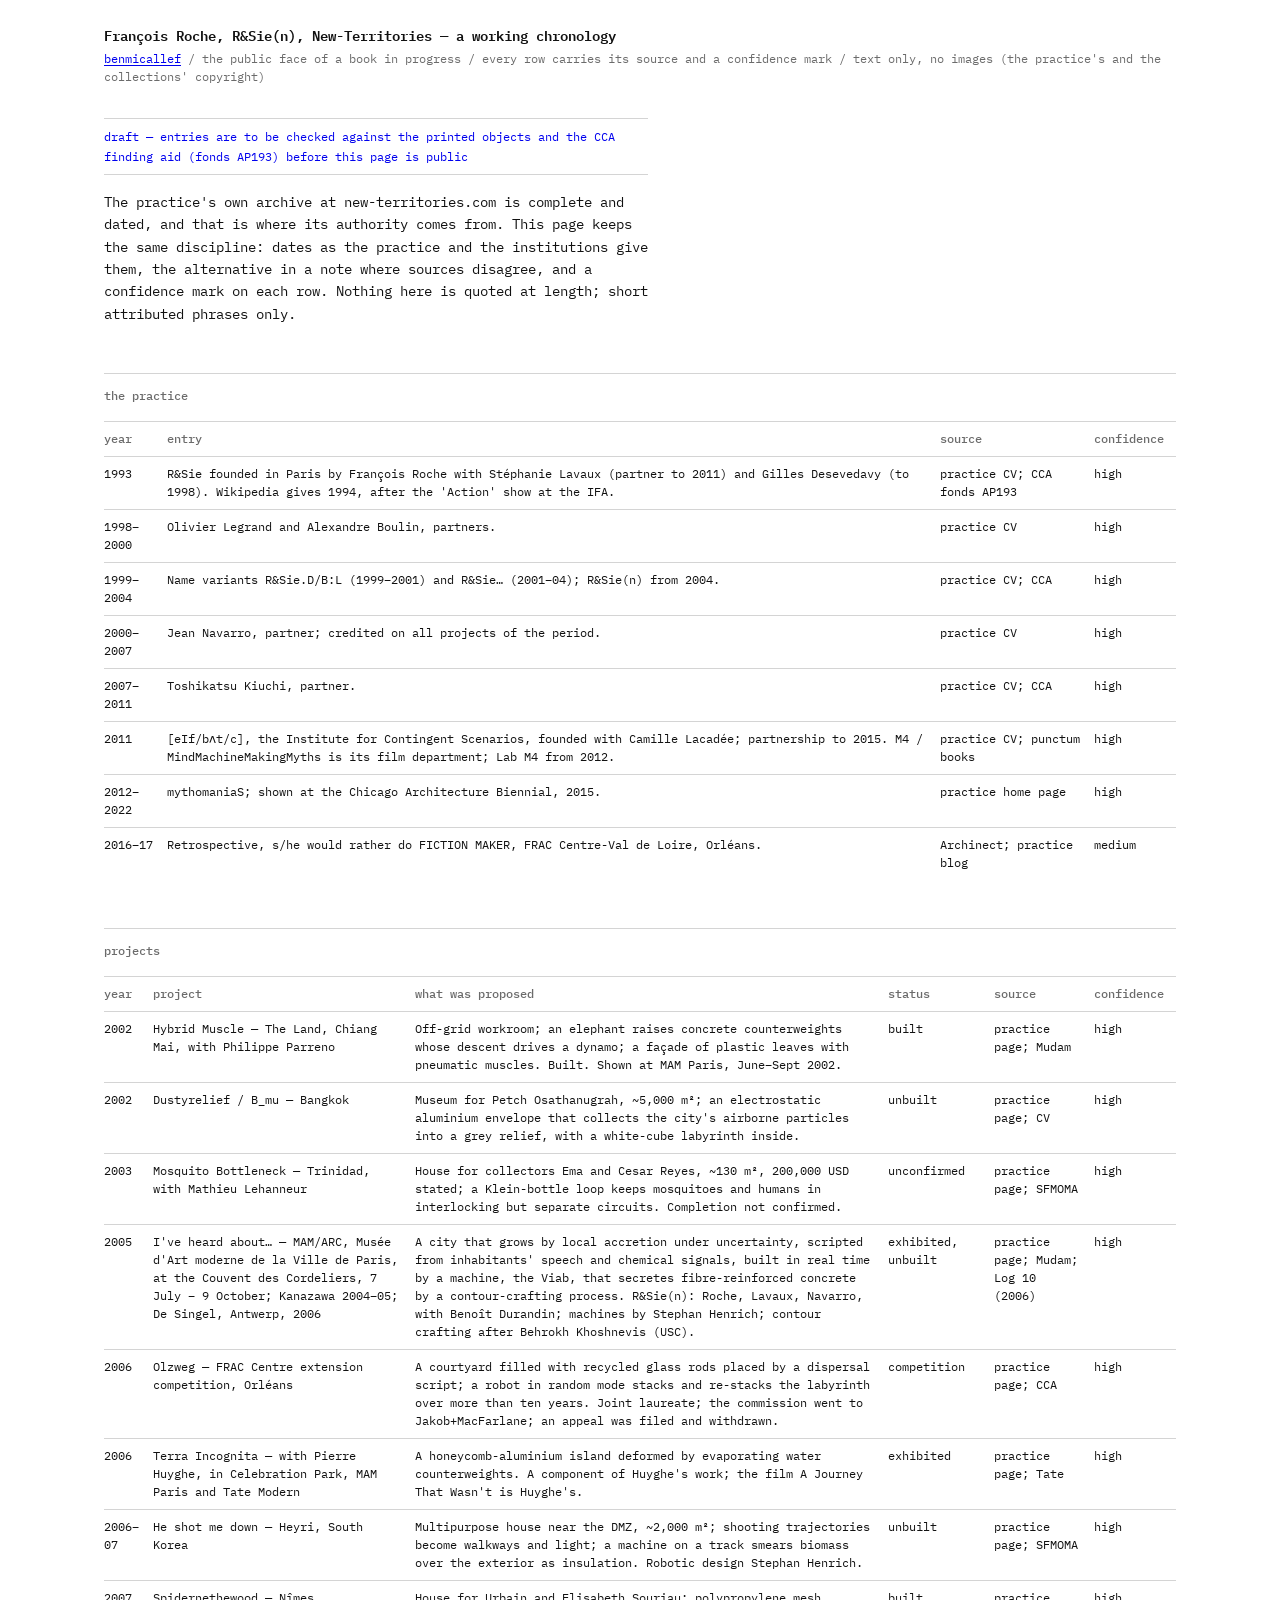
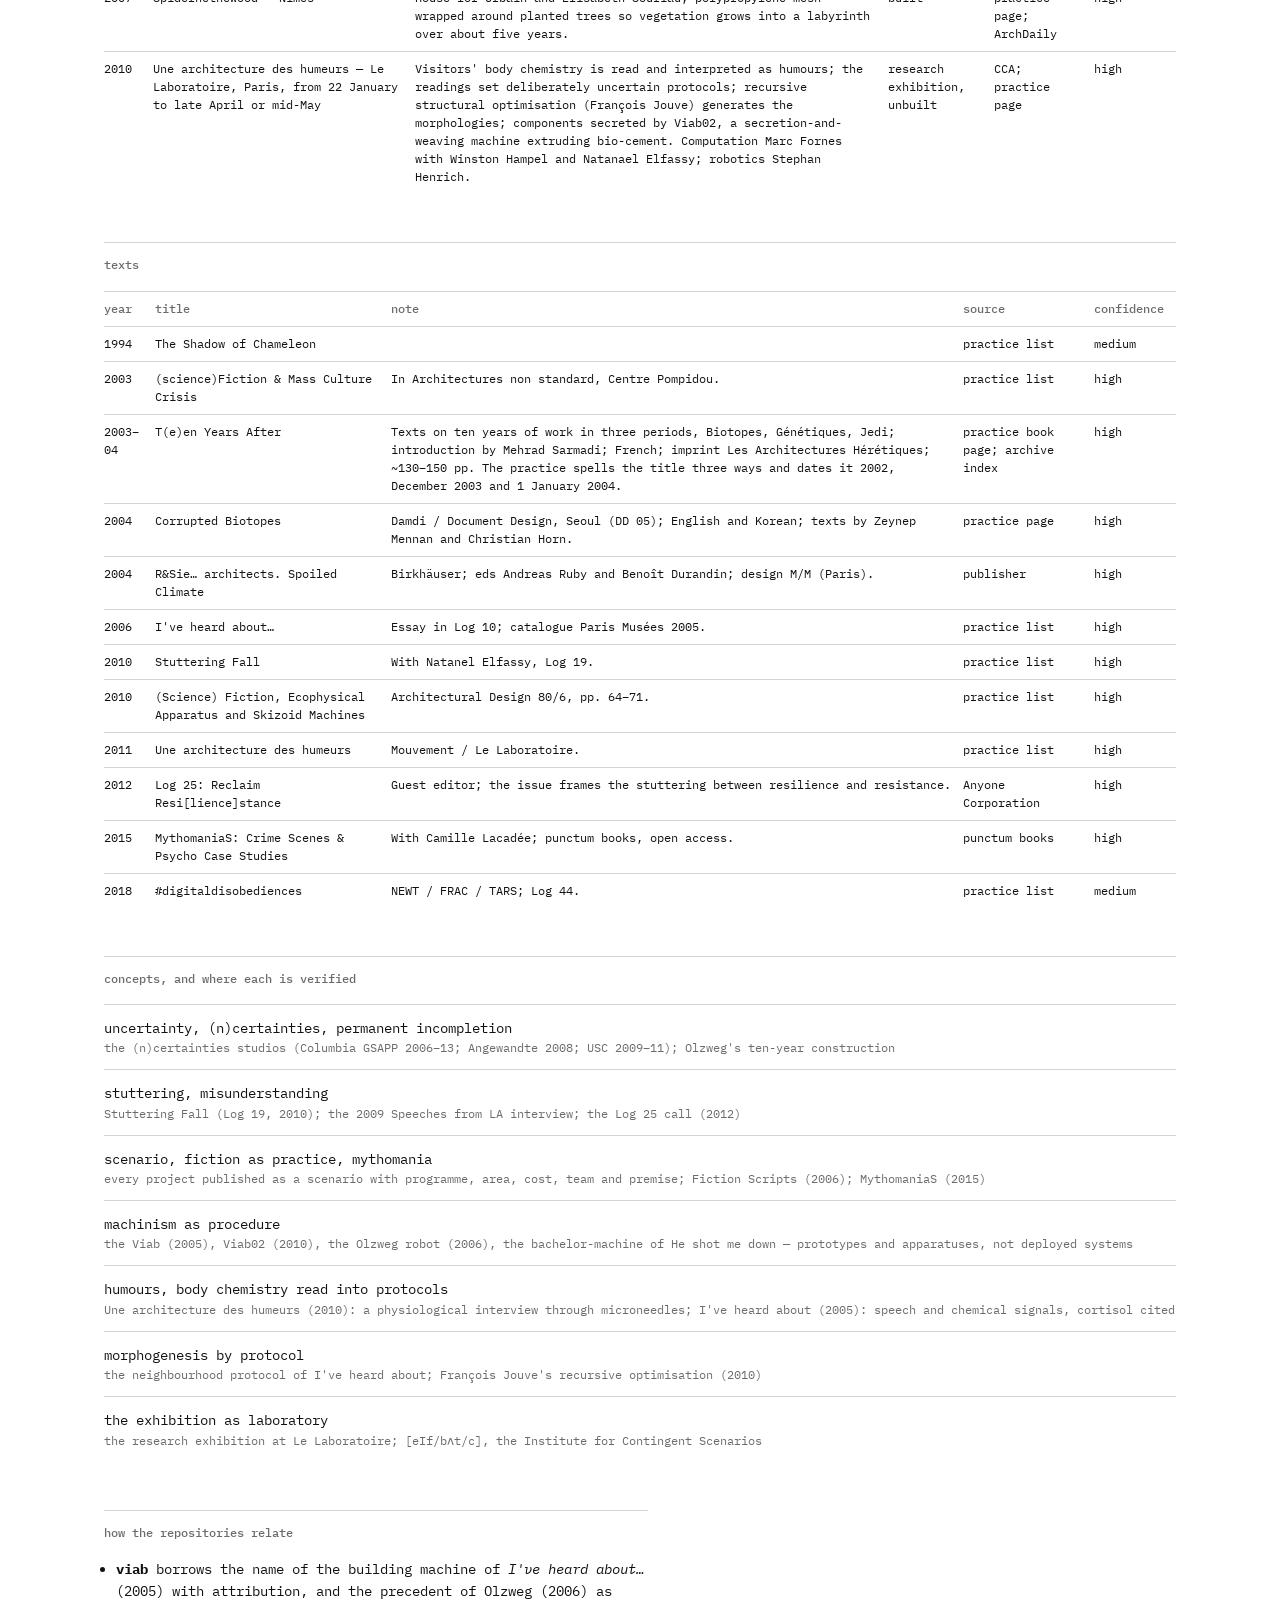
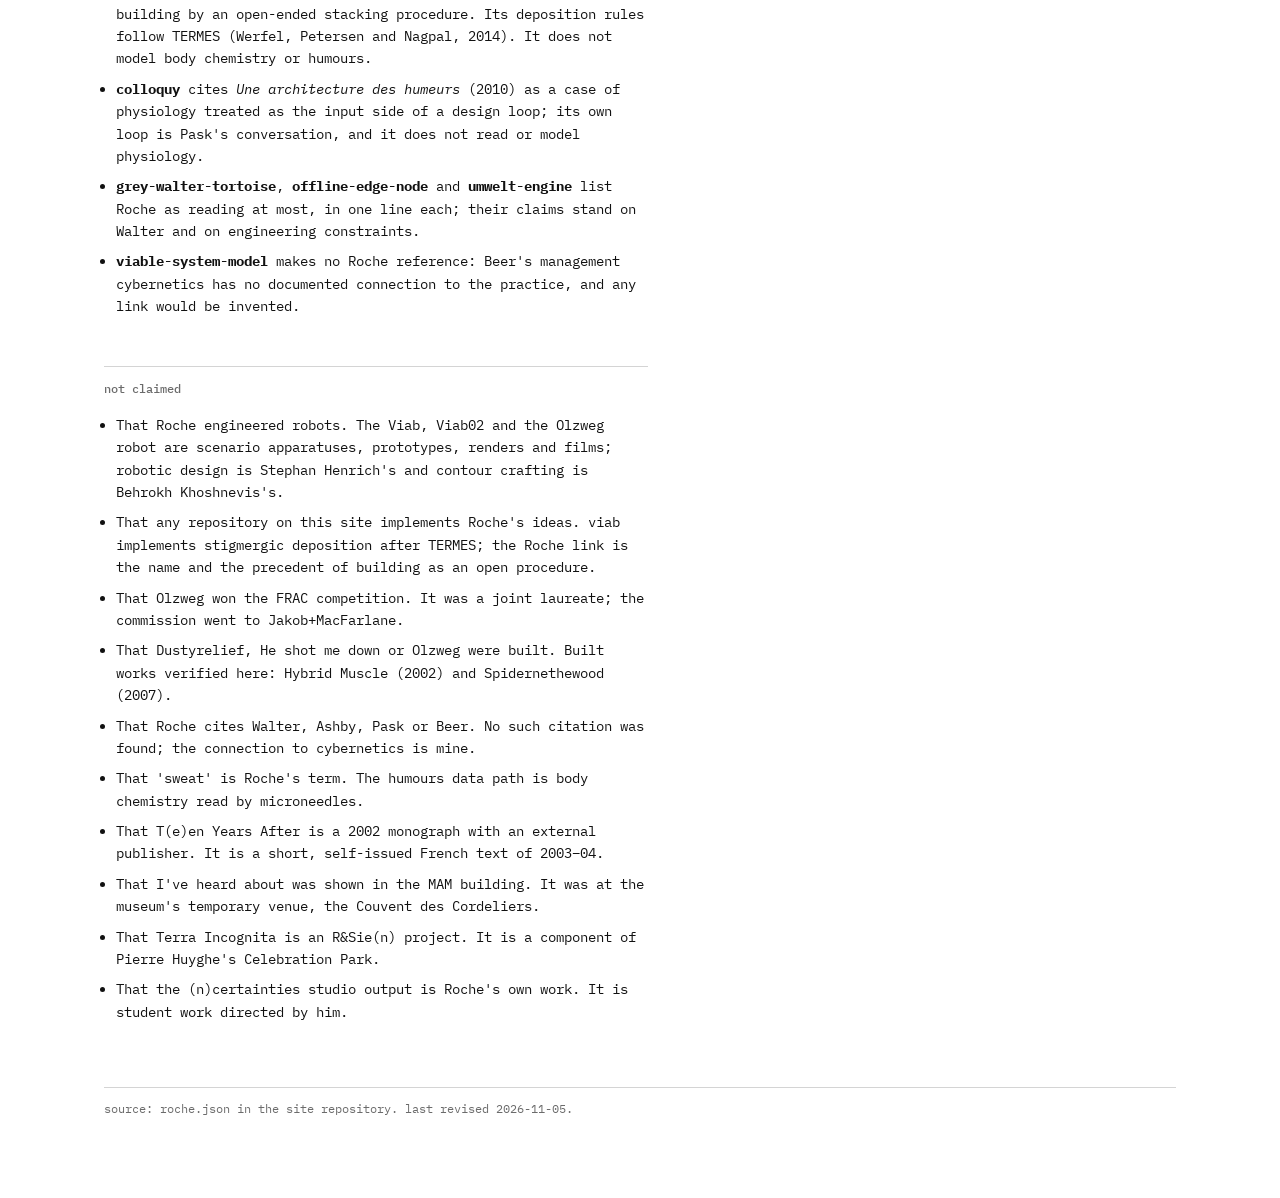
==== roche/index.html @ 057d8256 "Personal site: one page plus a sourced Roche chronology Static HTML and one stylesheet (IBM Plex Mon" ====
<!doctype html>
<html lang="en">
<head>
<meta charset="utf-8">
<meta name="viewport" content="width=device-width, initial-scale=1">
<title>Roche, verified / Benjamin Micallef</title>
<meta name="description" content="A working, sourced chronology of François Roche, R&Sie(n) and New-Territories, with confidence marked on every row.">
<link rel="stylesheet" href="../style.css">
</head>
<body>
<main>
  <header class="site">
    <h1>François Roche, R&amp;Sie(n), New-Territories — a working chronology</h1>
    <p class="meta"><a href="../">benmicallef</a> / the public face of a book in progress / every row carries its source and a confidence mark / text only, no images (the practice's and the collections' copyright)</p>
  </header>

  <section class="text">
    <p class="draft">draft — entries are to be checked against the printed objects and the CCA finding aid (fonds AP193) before this page is public</p>
    <p>The practice's own archive at new-territories.com is complete and dated, and that is where its authority comes from. This page keeps the same discipline: dates as the practice and the institutions give them, the alternative in a note where sources disagree, and a confidence mark on each row. Nothing here is quoted at length; short attributed phrases only.</p>
  </section>

  <section id="practice"><h2>the practice</h2><table><thead><tr><th>year</th><th>entry</th><th>source</th><th>confidence</th></tr></thead><tbody></tbody></table></section>
  <section id="projects"><h2>projects</h2><table><thead><tr><th>year</th><th>project</th><th>what was proposed</th><th>status</th><th>source</th><th>confidence</th></tr></thead><tbody></tbody></table></section>
  <section id="texts"><h2>texts</h2><table><thead><tr><th>year</th><th>title</th><th>note</th><th>source</th><th>confidence</th></tr></thead><tbody></tbody></table></section>
  <section id="concepts"><h2>concepts, and where each is verified</h2><ul class="rows"></ul></section>
  <section id="repos" class="text">
    <h2>how the repositories relate</h2>
    <ul class="text-list">
      <li><strong>viab</strong> borrows the name of the building machine of <em>I've heard about…</em> (2005) with attribution, and the precedent of Olzweg (2006) as building by an open-ended stacking procedure. Its deposition rules follow TERMES (Werfel, Petersen and Nagpal, 2014). It does not model body chemistry or humours.</li>
      <li><strong>colloquy</strong> cites <em>Une architecture des humeurs</em> (2010) as a case of physiology treated as the input side of a design loop; its own loop is Pask's conversation, and it does not read or model physiology.</li>
      <li><strong>grey-walter-tortoise</strong>, <strong>offline-edge-node</strong> and <strong>umwelt-engine</strong> list Roche as reading at most, in one line each; their claims stand on Walter and on engineering constraints.</li>
      <li><strong>viable-system-model</strong> makes no Roche reference: Beer's management cybernetics has no documented connection to the practice, and any link would be invented.</li>
    </ul>
  </section>
  <section id="not-claimed" class="text"><h2>not claimed</h2><ul class="text-list"></ul></section>

  <footer class="colophon"><p class="meta" id="colophon">source: roche.json in the site repository.</p></footer>
</main>

<noscript><p class="meta">This page renders roche.json with a few lines of script; the data file itself is the record.</p></noscript>
<script type="module">
const d = await (await fetch("./roche.json")).json();
const td = (s) => { const c = document.createElement("td"); c.textContent = s || ""; return c; };
const row = (cells) => { const tr = document.createElement("tr"); cells.forEach((c) => tr.appendChild(td(c))); return tr; };
const body = (id) => document.querySelector(`#${id} tbody`);
for (const e of d.practice) body("practice").appendChild(row([e.year, e.entry, e.source, e.confidence]));
for (const e of d.projects) body("projects").appendChild(row([e.year, e.title + " — " + e.place, e.entry, e.status, e.source, e.confidence]));
for (const e of d.texts) body("texts").appendChild(row([e.year, e.title, e.entry, e.source, e.confidence]));
const cl = document.querySelector("#concepts ul");
for (const c of d.concepts) { const li = document.createElement("li"); li.innerHTML = `<span>${c.concept}</span><p class="meta">${c.where}</p>`; cl.appendChild(li); }
const nl = document.querySelector("#not-claimed ul");
for (const n of d.not_claimed) { const li = document.createElement("li"); li.textContent = n; nl.appendChild(li); }
document.getElementById("colophon").textContent = `source: roche.json in the site repository. last revised ${d.revised}.`;
</script>
</body>
</html>
---- style.css ----
/* style.css — one stylesheet, shared by the site and every demo page.
   Monospace-led, near-monochrome, one accent. No cards, no gradients,
   no radius, no shadows, nothing moves except the demo. Edit tokens, not rules. */
@import url("https://fonts.googleapis.com/css2?family=IBM+Plex+Mono:wght@400;500;600&display=swap");

:root {
  --font-mono: "IBM Plex Mono", ui-monospace, "SF Mono", Menlo, Consolas, "Courier New", monospace;
  --font-body: var(--font-mono);
  --fs-0: 0.75rem;
  --fs-1: 0.875rem;
  --fs-2: 1.125rem;
  --lh-body: 1.6;
  --lh-tight: 1.25;
  --lh-pre: 1.45;
  --measure: 68ch;
  --paper: #ffffff;
  --paper-2: #f4f4f4;
  --ink: #111111;
  --ink-2: #6b6b6b;
  --ink-3: #a3a3a3;
  --rule: #d4d4d4;
  --accent: #0000ee;
  --s-1: 4px; --s-2: 8px; --s-3: 12px; --s-4: 16px; --s-5: 24px; --s-6: 32px; --s-7: 48px; --s-8: 64px;
  --gutter: 16px;
  --page-max: 1120px;
  --hair: 1px;
}
@media (min-width: 720px) { :root { --gutter: 24px; } }
@media (min-resolution: 2dppx) { :root { --hair: .5px; } }

html { font-size: 100%; -webkit-text-size-adjust: 100%; }
* { box-sizing: border-box; }
body { margin: 0; background: var(--paper); color: var(--ink); font: var(--fs-1)/var(--lh-body) var(--font-body); -webkit-font-smoothing: antialiased; }
main { max-width: var(--page-max); margin: 0 auto; padding: var(--s-5) var(--gutter) var(--s-8); }
.text { max-width: var(--measure); }
p, ul, ol, pre, figure, h1, h2, table { margin: 0 0 var(--s-4); }
a { color: var(--accent); text-decoration: underline; text-decoration-thickness: 1px; text-underline-offset: 2px; }
a:hover { text-decoration-thickness: 2px; }
h1 { font-size: var(--fs-1); font-weight: 600; }
h2 { font-size: var(--fs-0); font-weight: 500; color: var(--ink-2); border-top: var(--hair) solid var(--rule); padding-top: var(--s-3); margin-top: var(--s-7); }
.meta, figcaption, small { font-family: var(--font-mono); font-size: var(--fs-0); line-height: 1.5; color: var(--ink-2); }
header.site { margin-bottom: var(--s-6); }
header.site h1 { margin-bottom: var(--s-1); }
header.site .meta { margin: 0; }
ul.rows { list-style: none; padding: 0; }
ul.rows > li { border-top: var(--hair) solid var(--rule); padding: var(--s-3) 0; }
ul.rows > li p { margin: 0 0 var(--s-1); }
ul.rows > li .meta { margin: 0; }
ul.text-list { padding-left: 1.5ch; }
ul.text-list li { margin-bottom: var(--s-2); }
img { display: block; max-width: 100%; height: auto; border: var(--hair) solid var(--rule); }
hr { border: 0; border-top: var(--hair) solid var(--rule); margin: var(--s-6) 0; }
pre, code { font-family: var(--font-mono); }
pre { font-size: calc(var(--fs-1) - 1px); line-height: var(--lh-pre); overflow-x: auto; padding: var(--s-3) 0; background: none; border-top: var(--hair) solid var(--rule); border-bottom: var(--hair) solid var(--rule); }
code { font-size: .93em; }
table { border-collapse: collapse; width: 100%; font-size: var(--fs-0); line-height: 1.5; }
th, td { text-align: left; vertical-align: top; padding: var(--s-2) var(--s-3) var(--s-2) 0; border-top: var(--hair) solid var(--rule); }
th { font-weight: 500; color: var(--ink-2); }
button { font: 500 var(--fs-0)/1.5 var(--font-mono); color: var(--ink); background: none; border: var(--hair) solid var(--ink); border-radius: 0; padding: 2px 8px; cursor: pointer; }
button:hover, button[aria-pressed="true"] { background: var(--ink); color: var(--paper); }
input[type="number"], input[type="text"] { font: 400 var(--fs-0)/1.5 var(--font-mono); color: var(--ink); background: var(--paper); border: var(--hair) solid var(--ink); border-radius: 0; padding: 2px 6px; width: 7ch; }
input[type="range"] { accent-color: var(--ink); width: 110px; vertical-align: middle; }

/* demo: canvas + controls + readout + caption, framed by one hairline */
figure.demo { border: var(--hair) solid var(--rule); margin: var(--s-5) 0; }
figure.demo .stage { position: relative; width: 100%; max-height: 72vh; background: var(--paper); touch-action: none; }
figure.demo .stage canvas { position: absolute; inset: 0; width: 100%; height: 100%; display: block; }
figure.demo .controls { display: flex; flex-wrap: wrap; align-items: center; gap: var(--s-3) var(--s-4); padding: var(--s-2) var(--s-3); border-top: var(--hair) solid var(--rule); }
figure.demo .controls .group { display: flex; align-items: center; gap: var(--s-2); }
figure.demo .controls .lbl { color: var(--ink-2); font-size: var(--fs-0); }
figure.demo figcaption { padding: var(--s-2) var(--s-3); border-top: var(--hair) solid var(--rule); margin: 0; }
.readout { font-family: var(--font-mono); font-size: var(--fs-0); line-height: 1.7; color: var(--ink); padding: var(--s-2) var(--s-3); border-top: var(--hair) solid var(--rule); margin: 0; overflow-x: auto; }
pre.readout { white-space: pre; border-bottom: 0; }
.readout .k { color: var(--ink-2); }
.bar { display: inline-block; width: 90px; height: 6px; vertical-align: middle; background: var(--rule); position: relative; margin: 0 var(--s-2); }
.bar > i { position: absolute; left: 0; top: 0; bottom: 0; background: var(--ink); width: 0; }
.draft { color: var(--accent); font-family: var(--font-mono); font-size: var(--fs-0); border-top: var(--hair) solid var(--rule); border-bottom: var(--hair) solid var(--rule); padding: var(--s-2) 0; margin: var(--s-4) 0; }
footer.colophon { margin-top: var(--s-8); border-top: var(--hair) solid var(--rule); padding-top: var(--s-3); }
.glyph { width: 28px; height: 28px; padding: 0; font-size: 14px; line-height: 1; display: inline-grid; place-items: center; }

@media (prefers-reduced-motion: reduce) { * { animation: none !important; transition: none !important; } }
@media (min-width: 1200px) { .work { display: grid; grid-template-columns: minmax(0, 1fr) 36ch; gap: var(--s-6); align-items: start; } .work > figure.demo { margin-top: 0; } }
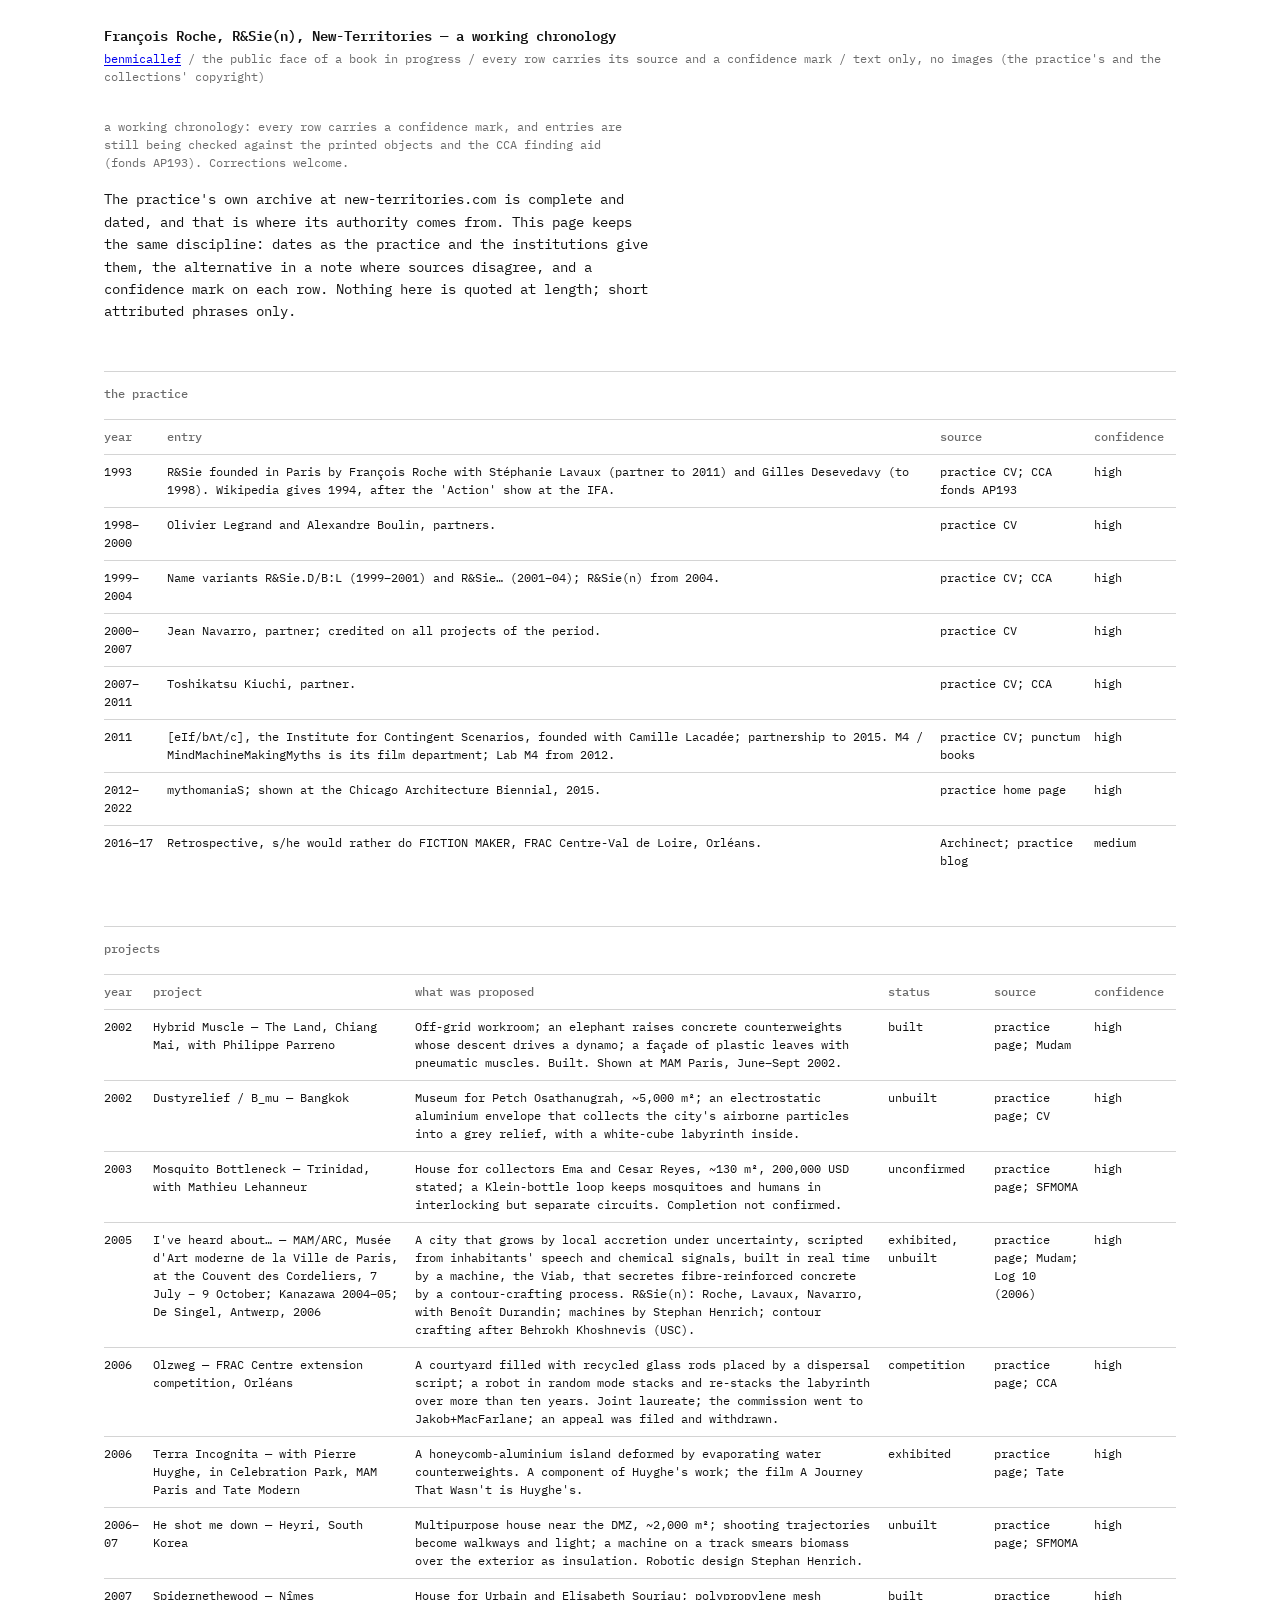
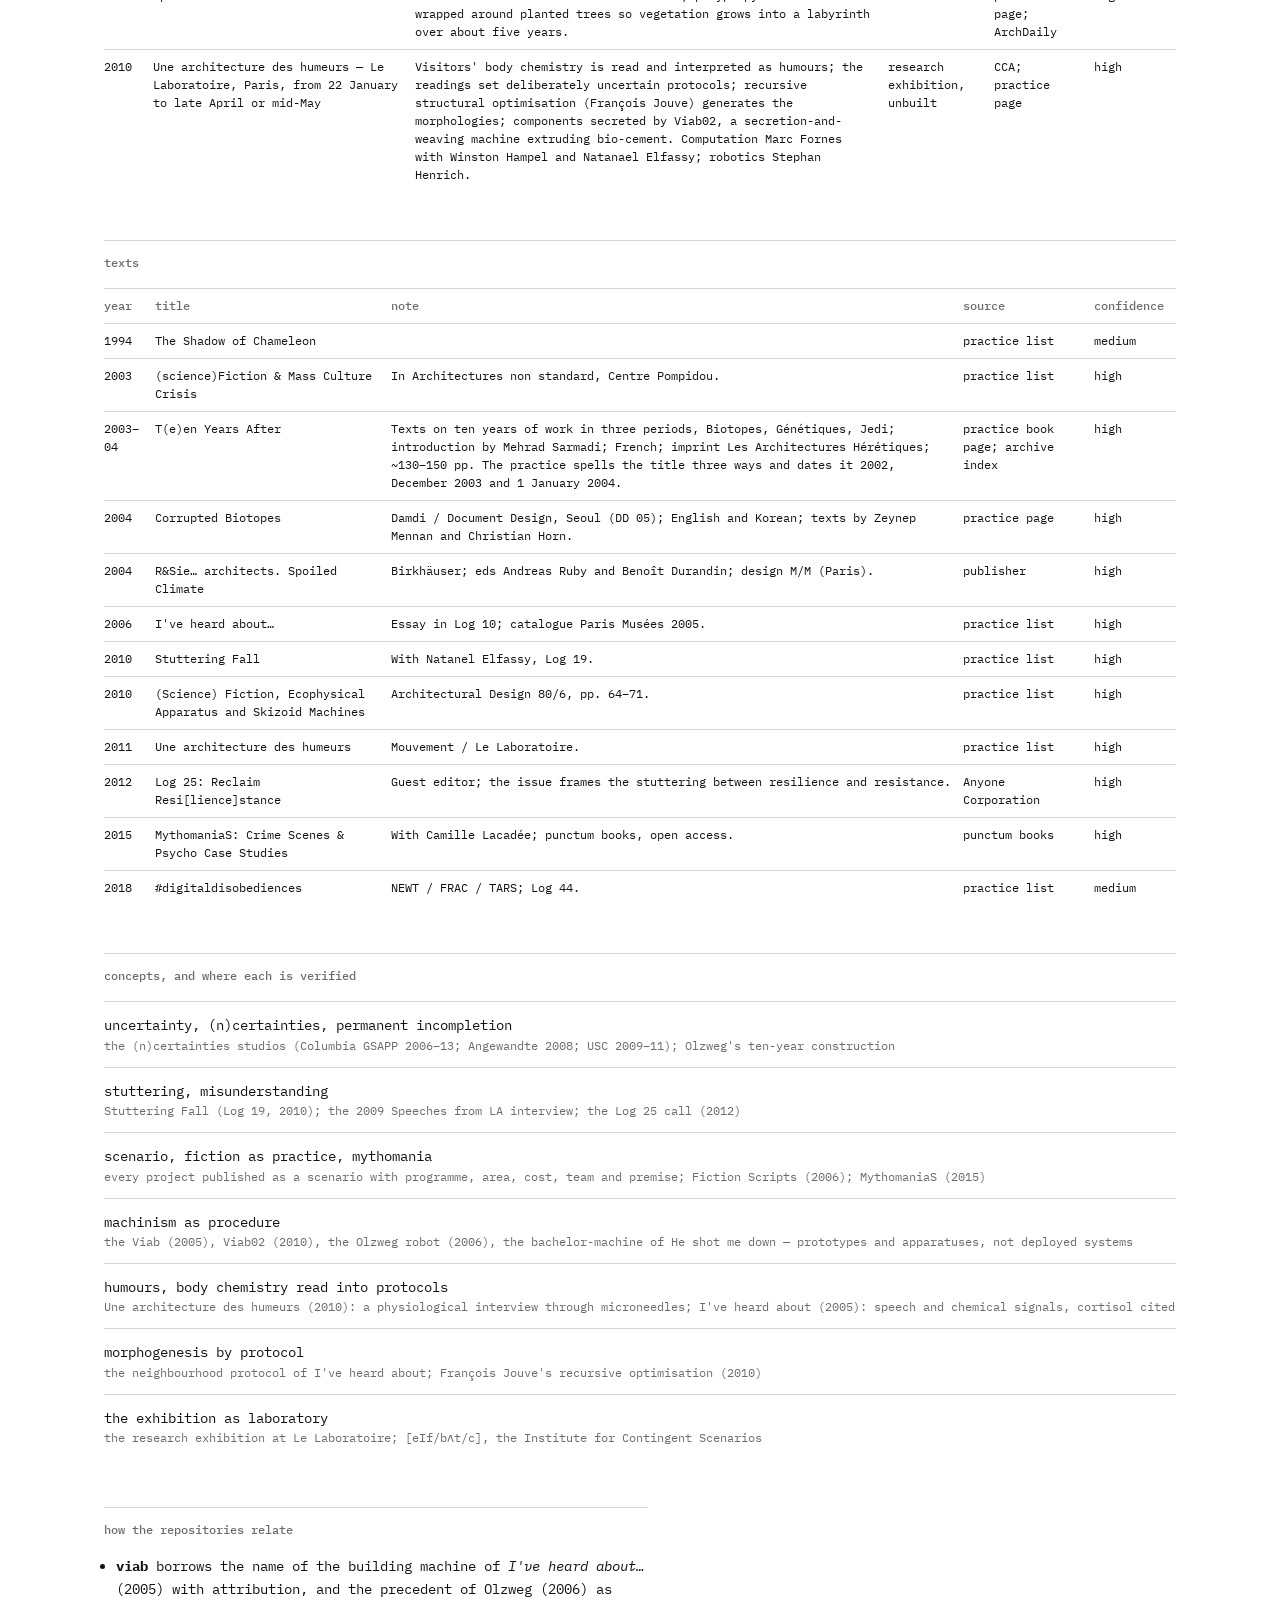
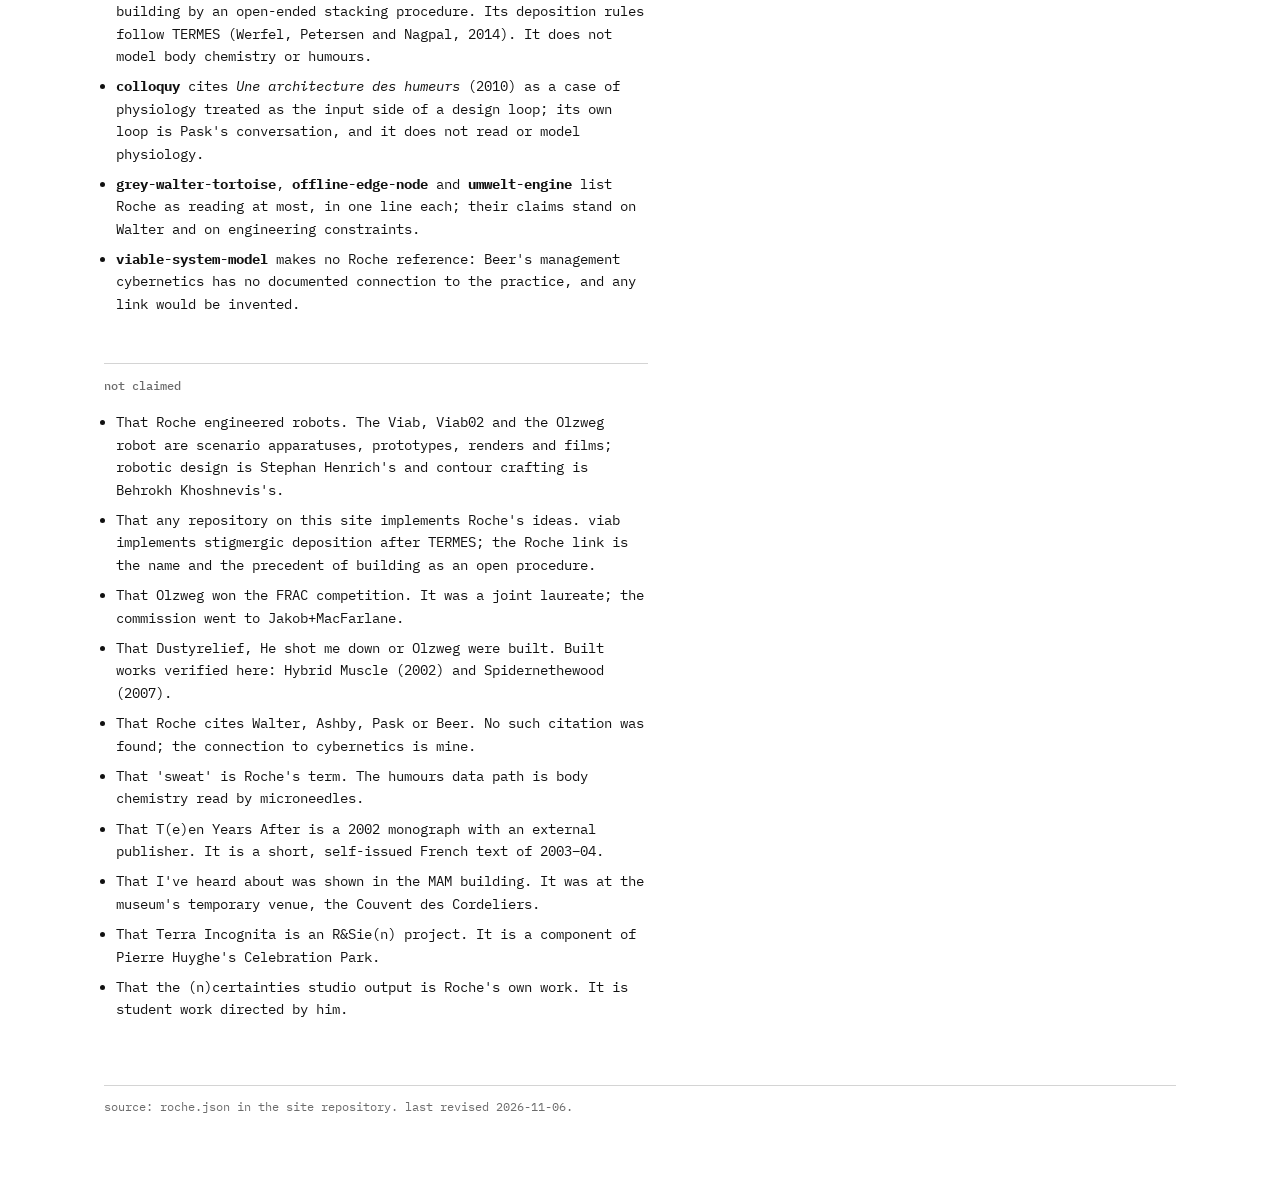
==== commit a883831b: "Thesis approved: lift the draft banner; Roche page carries its standing caveat Co-Authored-By: Claud" ====
--- a/roche/index.html
+++ b/roche/index.html
@@ -15,7 +15,7 @@
   </header>
 
   <section class="text">
-    <p class="draft">draft — entries are to be checked against the printed objects and the CCA finding aid (fonds AP193) before this page is public</p>
+    <p class="meta">a working chronology: every row carries a confidence mark, and entries are still being checked against the printed objects and the CCA finding aid (fonds AP193). Corrections welcome.</p>
     <p>The practice's own archive at new-territories.com is complete and dated, and that is where its authority comes from. This page keeps the same discipline: dates as the practice and the institutions give them, the alternative in a note where sources disagree, and a confidence mark on each row. Nothing here is quoted at length; short attributed phrases only.</p>
   </section>
 
